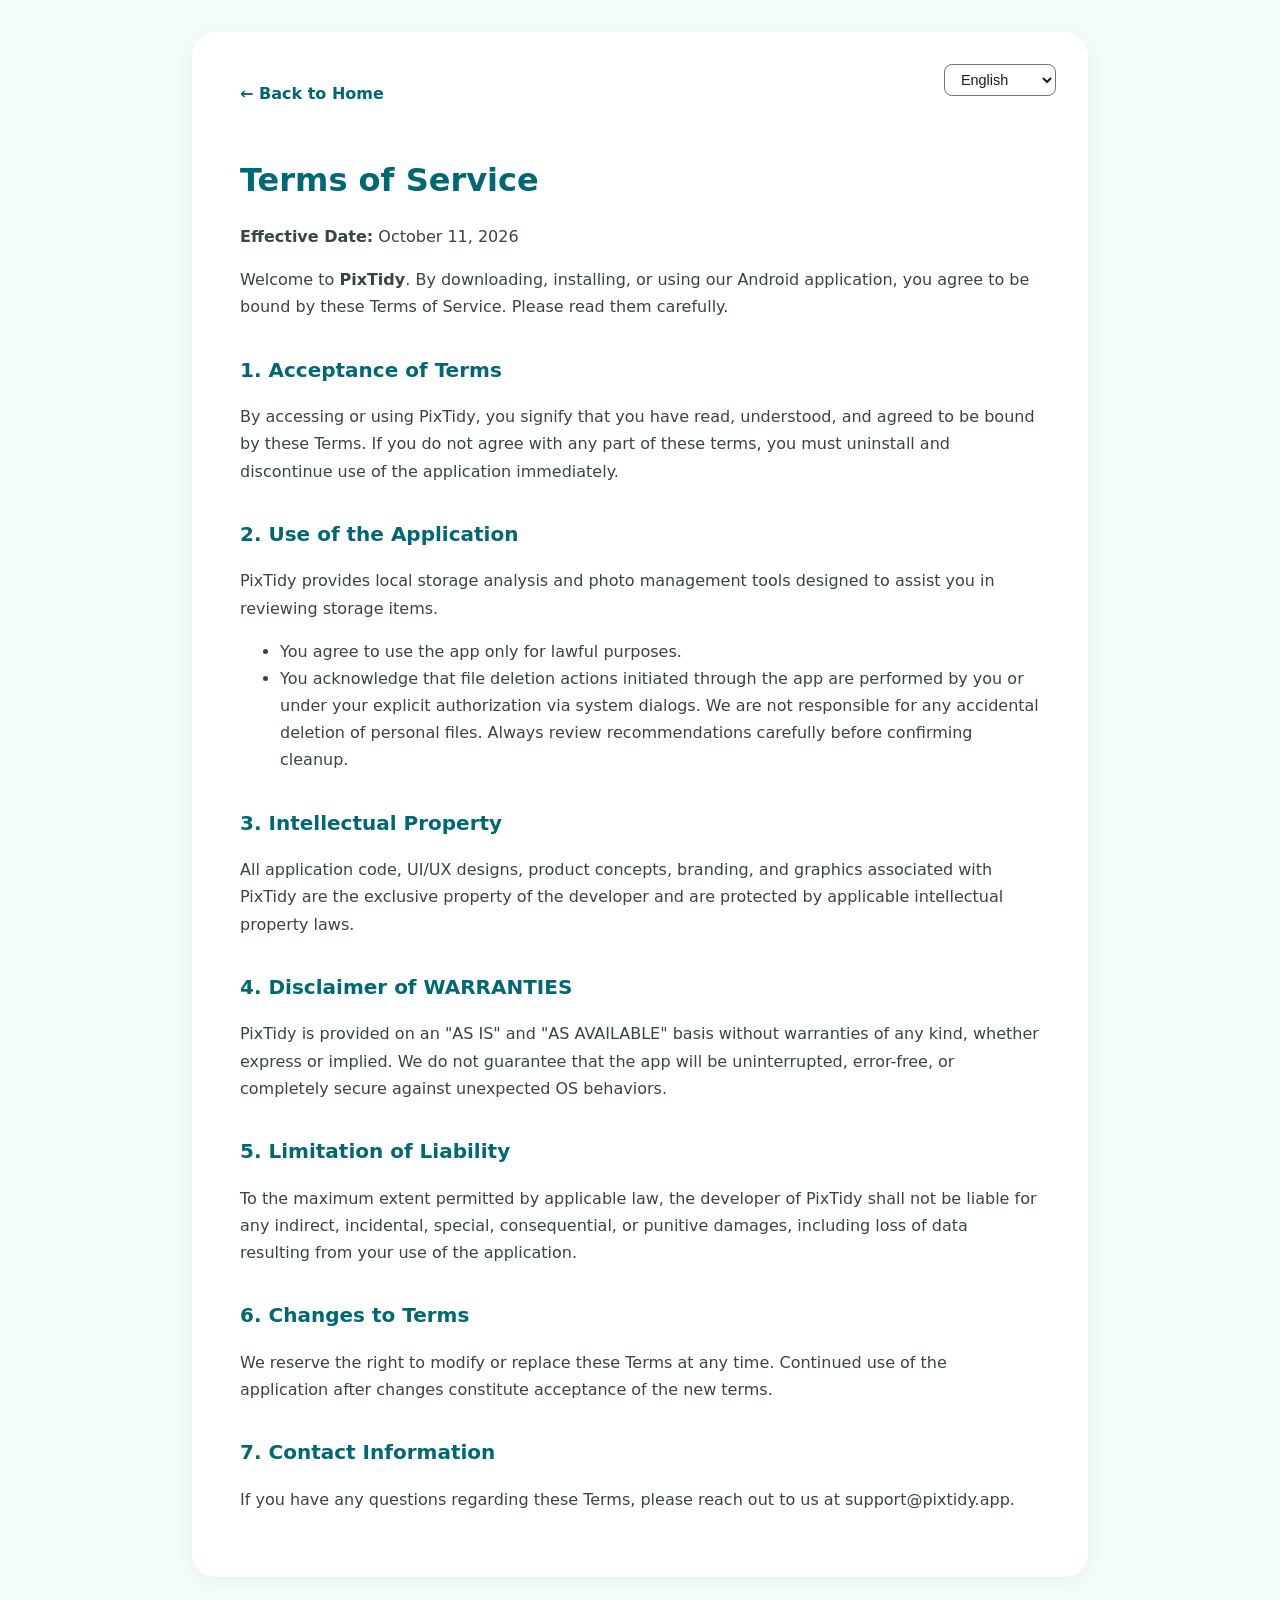
==== terms.html @ c0204818 "Add files via upload" ====
<!DOCTYPE html>
<html lang="en">
<head>
    <meta charset="UTF-8">
    <meta name="viewport" content="width=device-width, initial-scale=1.0">
    <title data-i18n="terms_document_title">Terms of Service — PixTidy</title>
    <style>
        :root {
            --primary: #006874;
            --surface: #f4fbfb;
            --on-surface: #191c1d;
            --outline: #6f7979;
        }
        body {
            font-family: system-ui, -apple-system, BlinkMacSystemFont, 'Segoe UI', Roboto, sans-serif;
            background-color: var(--surface);
            color: var(--on-surface);
            margin: 0;
            padding: 2rem 1rem;
            line-height: 1.7;
        }
        .container {
            max-width: 800px;
            margin: 0 auto;
            background: white;
            padding: 3rem;
            border-radius: 24px;
            box-shadow: 0 4px 20px rgba(0,0,0,0.05);
            position: relative;
        }
        .lang-container {
            position: absolute;
            top: 2rem;
            right: 2rem;
        }
        #languageSelector {
            padding: 6px 12px;
            border-radius: 8px;
            border: 1px solid var(--outline);
            background: white;
            color: var(--on-surface);
            font-size: 0.9rem;
            cursor: pointer;
        }
        h1 { color: var(--primary); margin-bottom: 0.5rem; }
        h2 { color: var(--primary); margin-top: 2rem; font-size: 1.25rem; }
        p, li { color: #384545; }
        .back-link { display: inline-block; margin-bottom: 1.5rem; color: var(--primary); text-decoration: none; font-weight: 600; }
        .back-link:hover { text-decoration: underline; }
    </style>
</head>
<body>

    <div class="container">
        <div class="lang-container">
            <select id="languageSelector">
                <option value="en">English</option>
                <option value="vi">Tiếng Việt</option>
                <option value="ja">日本語</option>
            </select>
        </div>
        <a href="index.html" class="back-link" data-i18n="back_home">&larr; Back to Home</a>
        <h1 data-i18n="terms_title">Terms of Service</h1>
        <p><strong data-i18n="effective_date_label">Effective Date:</strong> <time datetime="2026-10-11" data-i18n="effective_date_value">October 11, 2026</time></p>

        <p data-i18n-html="terms_intro">Welcome to <strong>PixTidy</strong>. By downloading, installing, or using our Android application, you agree to be bound by these Terms of Service. Please read them carefully.</p>

        <h2 data-i18n="terms_section_1_title">1. Acceptance of Terms</h2>
        <p data-i18n="terms_section_1">By accessing or using PixTidy, you signify that you have read, understood, and agreed to be bound by these Terms. If you do not agree with any part of these terms, you must uninstall and discontinue use of the application immediately.</p>

        <h2 data-i18n="terms_section_2_title">2. Use of the Application</h2>
        <p data-i18n="terms_section_2_intro">PixTidy provides local storage analysis and photo management tools designed to assist you in reviewing storage items.</p>
        <ul>
            <li data-i18n="terms_section_2_item_1">You agree to use the app only for lawful purposes.</li>
            <li data-i18n="terms_section_2_item_2">You acknowledge that file deletion actions initiated through the app are performed by you or under your explicit authorization via system dialogs. We are not responsible for any accidental deletion of personal files. Always review recommendations carefully before confirming cleanup.</li>
        </ul>

        <h2 data-i18n="terms_section_3_title">3. Intellectual Property</h2>
        <p data-i18n="terms_section_3">All application code, UI/UX designs, product concepts, branding, and graphics associated with PixTidy are the exclusive property of the developer and are protected by applicable intellectual property laws.</p>

        <h2 data-i18n="terms_section_4_title">4. Disclaimer of WARRANTIES</h2>
        <p data-i18n="terms_section_4">PixTidy is provided on an "AS IS" and "AS AVAILABLE" basis without warranties of any kind, whether express or implied. We do not guarantee that the app will be uninterrupted, error-free, or completely secure against unexpected OS behaviors.</p>

        <h2 data-i18n="terms_section_5_title">5. Limitation of Liability</h2>
        <p data-i18n="terms_section_5">To the maximum extent permitted by applicable law, the developer of PixTidy shall not be liable for any indirect, incidental, special, consequential, or punitive damages, including loss of data resulting from your use of the application.</p>

        <h2 data-i18n="terms_section_6_title">6. Changes to Terms</h2>
        <p data-i18n="terms_section_6">We reserve the right to modify or replace these Terms at any time. Continued use of the application after changes constitute acceptance of the new terms.</p>

        <h2 data-i18n="terms_section_7_title">7. Contact Information</h2>
        <p data-i18n="terms_section_7">If you have any questions regarding these Terms, please reach out to us at support@pixtidy.app.</p>
    </div>

    <script src="i18n.js"></script>
</body>
</html>
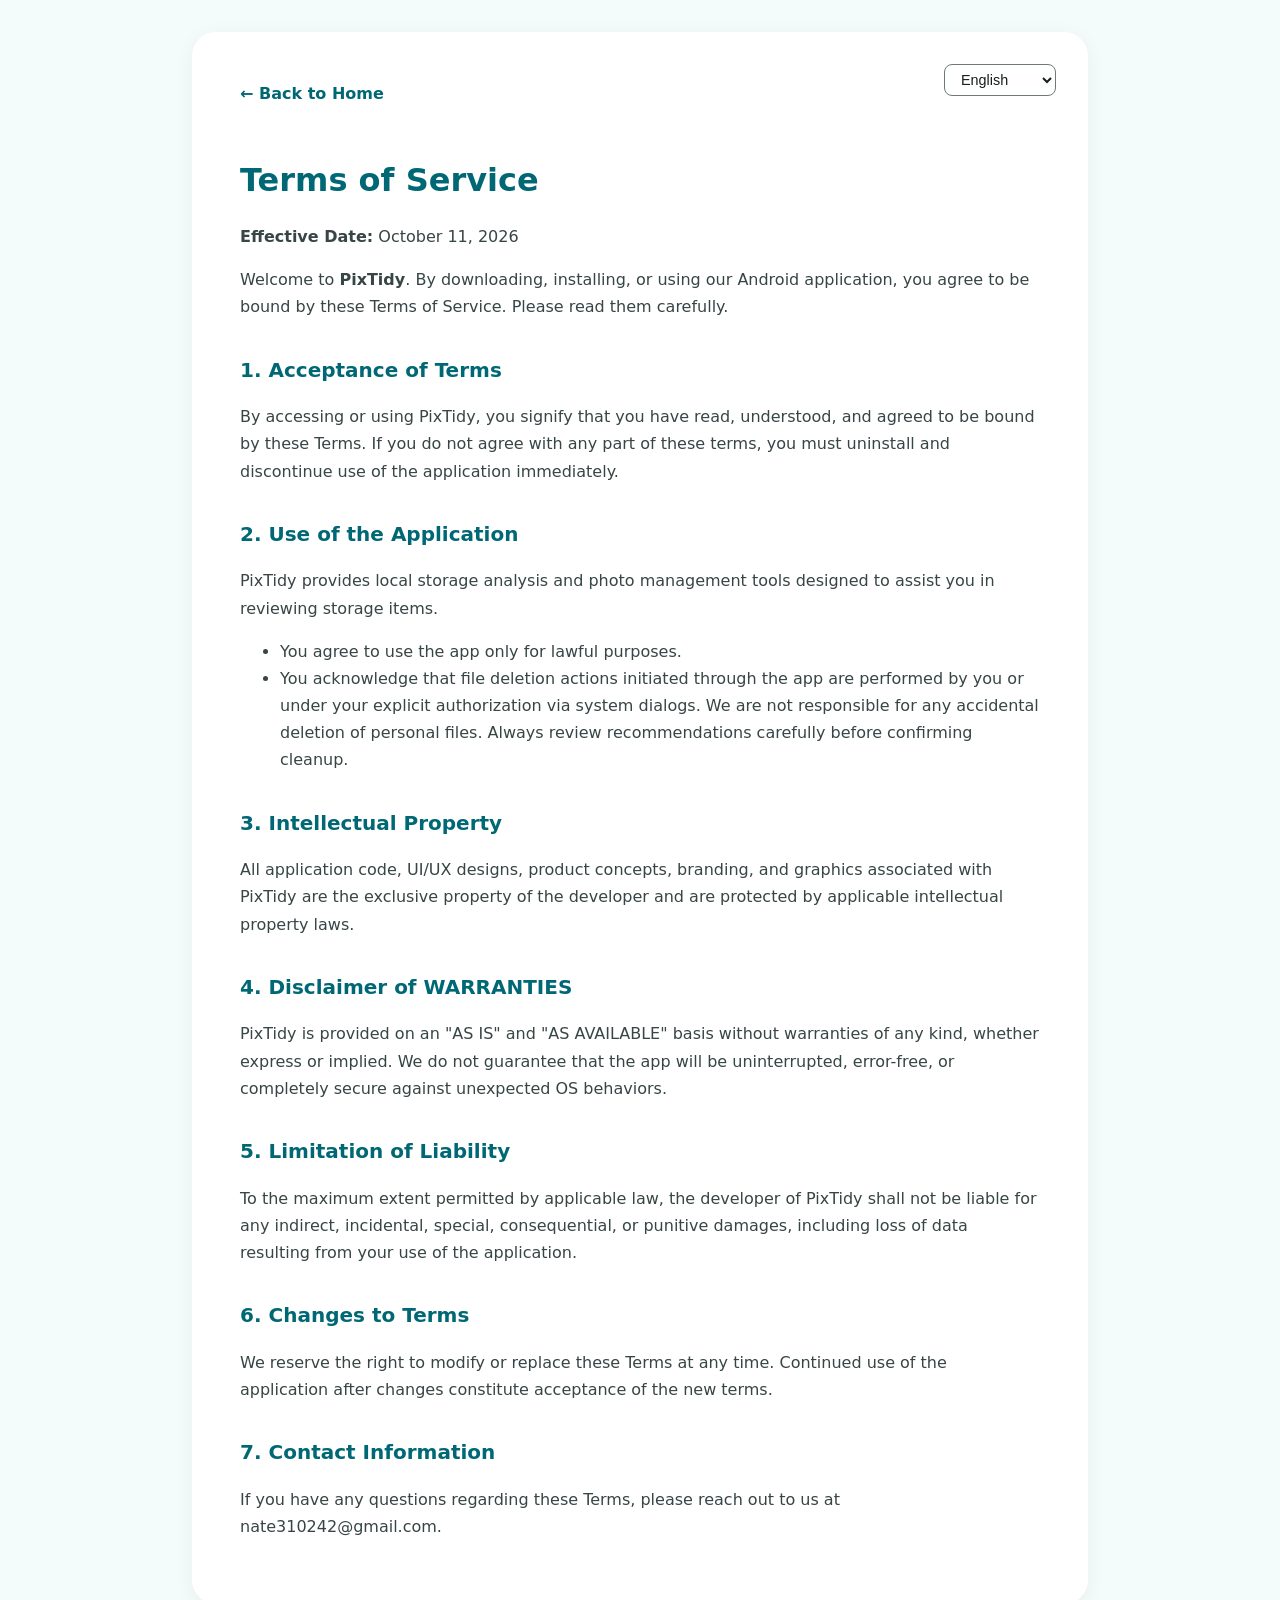
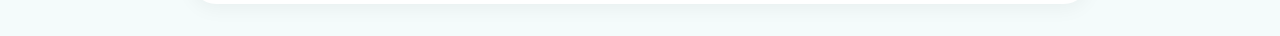
==== commit a335269c: "Update terms.html" ====
--- a/terms.html
+++ b/terms.html
@@ -88,7 +88,7 @@
         <p data-i18n="terms_section_6">We reserve the right to modify or replace these Terms at any time. Continued use of the application after changes constitute acceptance of the new terms.</p>
 
         <h2 data-i18n="terms_section_7_title">7. Contact Information</h2>
-        <p data-i18n="terms_section_7">If you have any questions regarding these Terms, please reach out to us at support@pixtidy.app.</p>
+        <p data-i18n="terms_section_7">If you have any questions regarding these Terms, please reach out to us at nate310242@gmail.com.</p>
     </div>
 
     <script src="i18n.js"></script>
